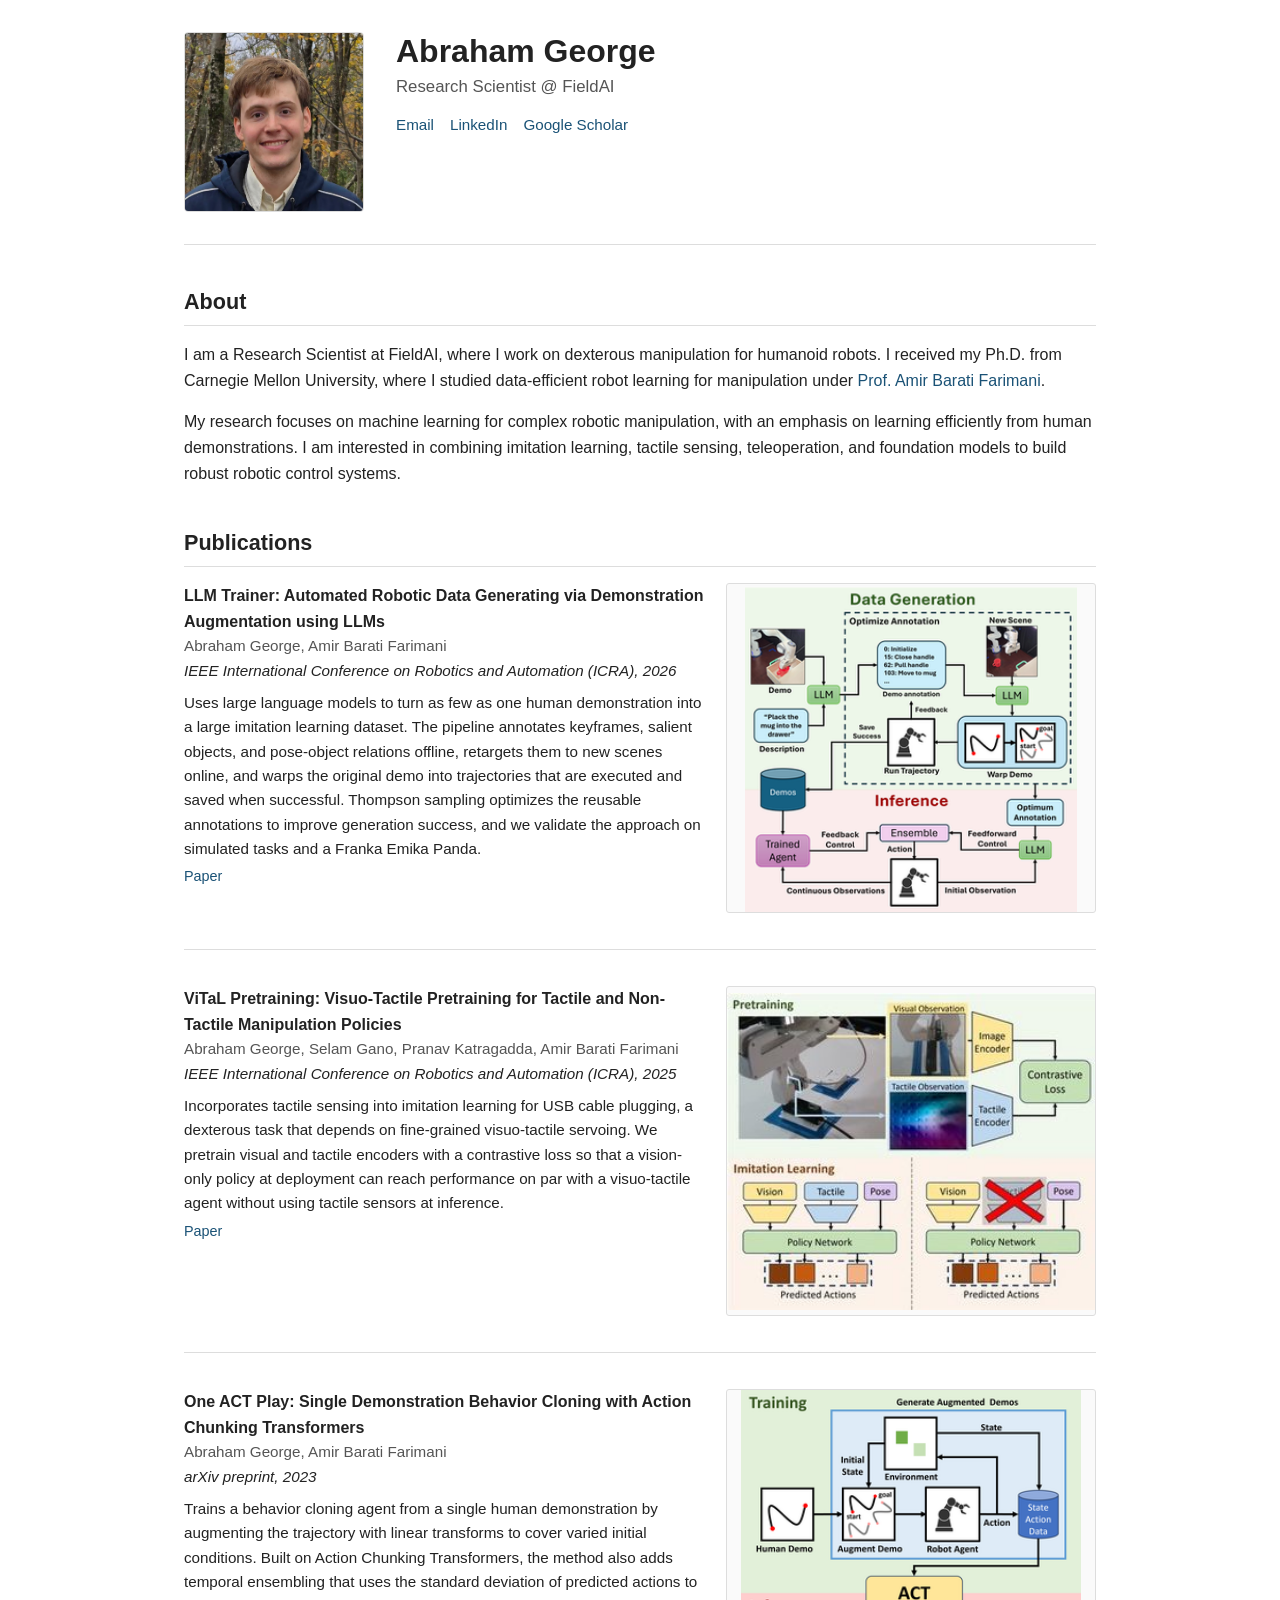
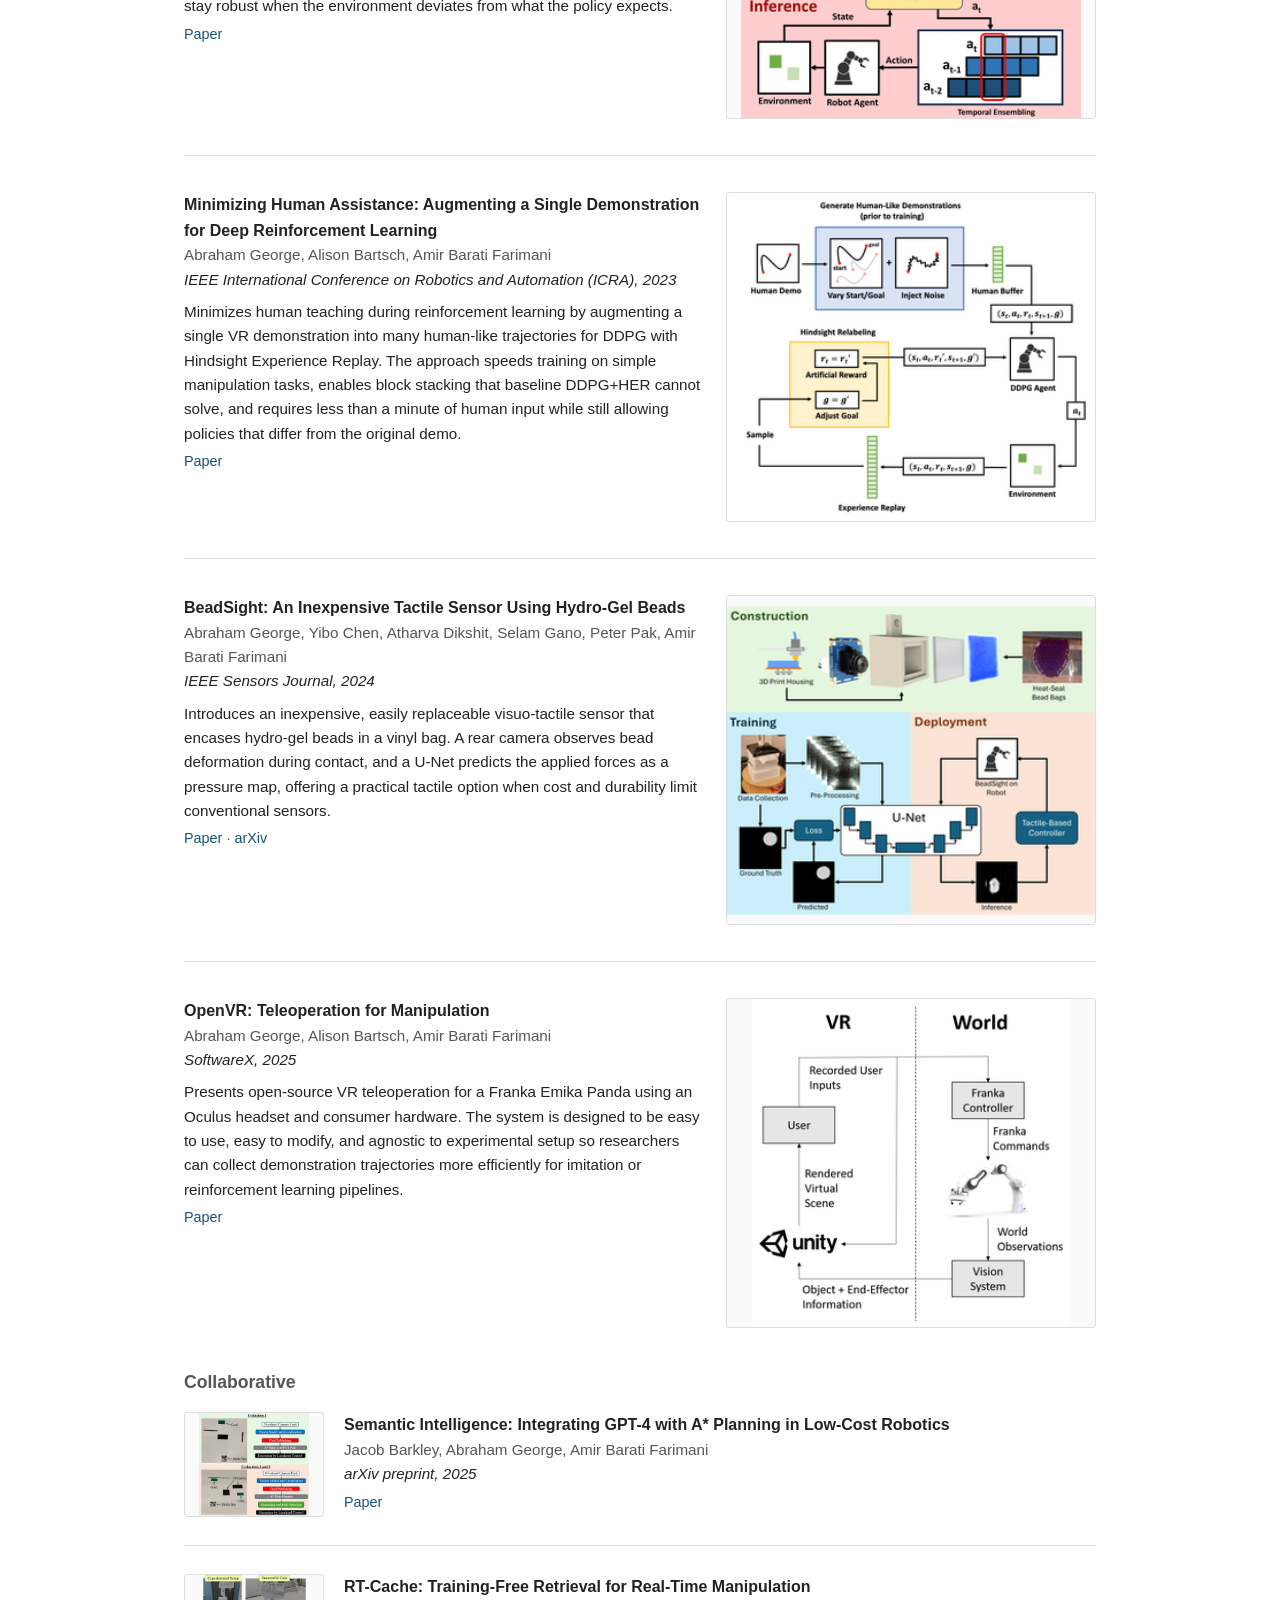
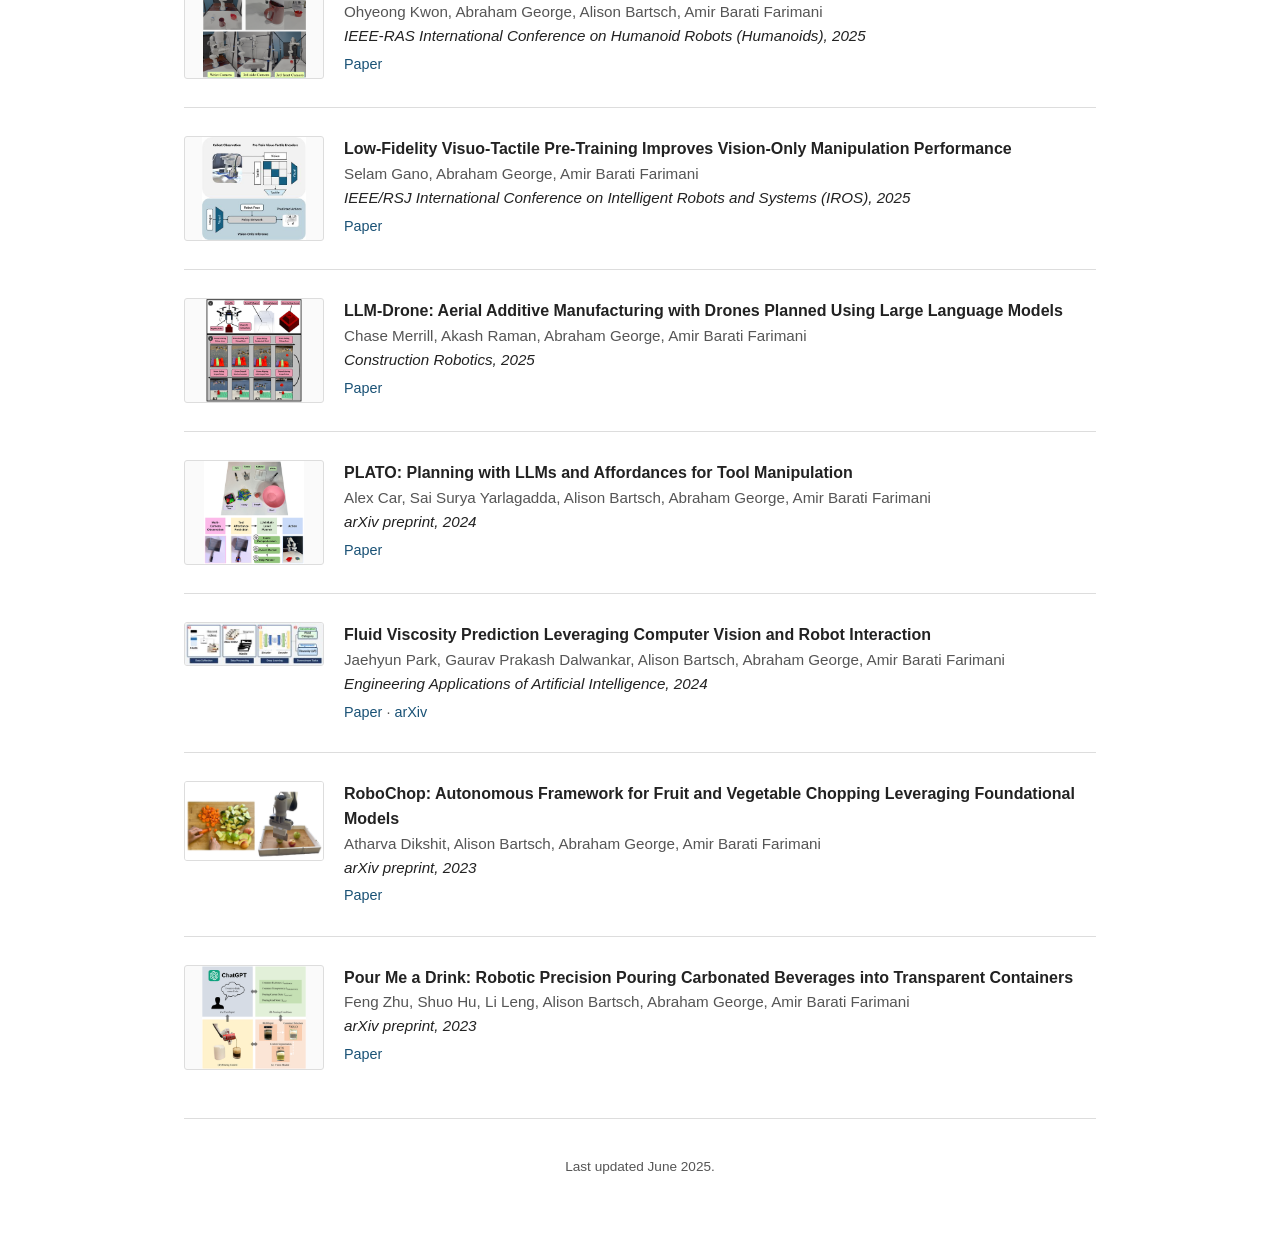
==== index.html @ 2cc4e88a "Add personal academic website" ====
<!DOCTYPE html>
<html lang="en">
<head>
  <meta charset="UTF-8">
  <meta name="viewport" content="width=device-width, initial-scale=1.0">
  <meta name="description" content="Abraham George, Research Scientist working on dexterous manipulation for humanoids.">
  <title>Abraham George</title>
  <link rel="stylesheet" href="css/style.css">
</head>
<body>
  <div class="container">
    <header class="profile">
      <img class="profile-photo" src="assets/profile.jpg" alt="Abraham George">
      <div class="profile-info">
        <h1>Abraham George</h1>
        <p class="title">Research Scientist @ FieldAI</p>
        <ul class="contact-links">
          <li><a href="mailto:abraham190137@gmail.com">Email</a></li>
          <li><a href="https://www.linkedin.com/in/abraham-george-897818184/">LinkedIn</a></li>
          <li><a href="https://scholar.google.com/citations?user=Bxt7N18AAAAJ&amp;hl=en">Google Scholar</a></li>
        </ul>
      </div>
    </header>

    <section id="about">
      <h2>About</h2>
      <p>
        I am a Research Scientist at FieldAI, where I work on dexterous manipulation for humanoid robots.
        I received my Ph.D. from Carnegie Mellon University, where I studied data-efficient robot learning for manipulation under
        <a href="https://www.cs.cmu.edu/~afariman/">Prof. Amir Barati Farimani</a>.
      </p>
      <p>
        My research focuses on machine learning for complex robotic manipulation, with an emphasis on
        learning efficiently from human demonstrations. I am interested in combining imitation learning,
        tactile sensing, teleoperation, and foundation models to build robust robotic control systems.
      </p>
    </section>

    <section id="publications">
      <h2>Publications</h2>

      <ul class="pub-list pub-list-first">
          <li class="pub-item pub-item-first">
            <a class="pub-thumb-link" href="https://arxiv.org/abs/2509.20070" target="_blank" rel="noopener noreferrer">
              <img class="pub-thumb pub-thumb-large" src="assets/papers/llm-trainer.png" alt="LLM Trainer overview figure">
            </a>
            <div class="pub-body">
              <div class="pub-title">LLM Trainer: Automated Robotic Data Generating via Demonstration Augmentation using LLMs</div>
              <div class="pub-authors">Abraham George, Amir Barati Farimani</div>
              <div class="pub-venue">IEEE International Conference on Robotics and Automation (ICRA), 2026</div>
              <p class="pub-desc">Uses large language models to turn as few as one human demonstration into a large imitation learning dataset. The pipeline annotates keyframes, salient objects, and pose-object relations offline, retargets them to new scenes online, and warps the original demo into trajectories that are executed and saved when successful. Thompson sampling optimizes the reusable annotations to improve generation success, and we validate the approach on simulated tasks and a Franka Emika Panda.</p>
              <div class="pub-links"><a href="https://arxiv.org/abs/2509.20070">Paper</a></div>
            </div>
          </li>
          <li class="pub-item pub-item-first">
            <a class="pub-thumb-link" href="https://arxiv.org/abs/2403.11898" target="_blank" rel="noopener noreferrer">
              <img class="pub-thumb pub-thumb-large" src="assets/papers/vital.jpg" alt="ViTaL pretraining figure">
            </a>
            <div class="pub-body">
              <div class="pub-title">ViTaL Pretraining: Visuo-Tactile Pretraining for Tactile and Non-Tactile Manipulation Policies</div>
              <div class="pub-authors">Abraham George, Selam Gano, Pranav Katragadda, Amir Barati Farimani</div>
              <div class="pub-venue">IEEE International Conference on Robotics and Automation (ICRA), 2025</div>
              <p class="pub-desc">Incorporates tactile sensing into imitation learning for USB cable plugging, a dexterous task that depends on fine-grained visuo-tactile servoing. We pretrain visual and tactile encoders with a contrastive loss so that a vision-only policy at deployment can reach performance on par with a visuo-tactile agent without using tactile sensors at inference.</p>
              <div class="pub-links"><a href="https://arxiv.org/abs/2403.11898">Paper</a></div>
            </div>
          </li>
          <li class="pub-item pub-item-first">
            <a class="pub-thumb-link" href="https://arxiv.org/abs/2309.10175" target="_blank" rel="noopener noreferrer">
              <img class="pub-thumb pub-thumb-large" src="assets/papers/one-act-play.png" alt="One ACT Play figure">
            </a>
            <div class="pub-body">
              <div class="pub-title">One ACT Play: Single Demonstration Behavior Cloning with Action Chunking Transformers</div>
              <div class="pub-authors">Abraham George, Amir Barati Farimani</div>
              <div class="pub-venue">arXiv preprint, 2023</div>
              <p class="pub-desc">Trains a behavior cloning agent from a single human demonstration by augmenting the trajectory with linear transforms to cover varied initial conditions. Built on Action Chunking Transformers, the method also adds temporal ensembling that uses the standard deviation of predicted actions to stay robust when the environment deviates from what the policy expects.</p>
              <div class="pub-links"><a href="https://arxiv.org/abs/2309.10175">Paper</a></div>
            </div>
          </li>
          <li class="pub-item pub-item-first">
            <a class="pub-thumb-link" href="https://arxiv.org/abs/2209.11275" target="_blank" rel="noopener noreferrer">
              <img class="pub-thumb pub-thumb-large" src="assets/papers/minimizing-assistance.png" alt="Minimizing Human Assistance figure">
            </a>
            <div class="pub-body">
              <div class="pub-title">Minimizing Human Assistance: Augmenting a Single Demonstration for Deep Reinforcement Learning</div>
              <div class="pub-authors">Abraham George, Alison Bartsch, Amir Barati Farimani</div>
              <div class="pub-venue">IEEE International Conference on Robotics and Automation (ICRA), 2023</div>
              <p class="pub-desc">Minimizes human teaching during reinforcement learning by augmenting a single VR demonstration into many human-like trajectories for DDPG with Hindsight Experience Replay. The approach speeds training on simple manipulation tasks, enables block stacking that baseline DDPG+HER cannot solve, and requires less than a minute of human input while still allowing policies that differ from the original demo.</p>
              <div class="pub-links"><a href="https://arxiv.org/abs/2209.11275">Paper</a></div>
            </div>
          </li>
          <li class="pub-item pub-item-first">
            <a class="pub-thumb-link" href="https://doi.org/10.1109/JSEN.2024.3471175" target="_blank" rel="noopener noreferrer">
              <img class="pub-thumb pub-thumb-large" src="assets/papers/beadsight.png" alt="BeadSight sensor figure">
            </a>
            <div class="pub-body">
              <div class="pub-title">BeadSight: An Inexpensive Tactile Sensor Using Hydro-Gel Beads</div>
              <div class="pub-authors">Abraham George, Yibo Chen, Atharva Dikshit, Selam Gano, Peter Pak, Amir Barati Farimani</div>
              <div class="pub-venue">IEEE Sensors Journal, 2024</div>
              <p class="pub-desc">Introduces an inexpensive, easily replaceable visuo-tactile sensor that encases hydro-gel beads in a vinyl bag. A rear camera observes bead deformation during contact, and a U-Net predicts the applied forces as a pressure map, offering a practical tactile option when cost and durability limit conventional sensors.</p>
              <div class="pub-links">
                <a href="https://doi.org/10.1109/JSEN.2024.3471175">Paper</a>
                <a href="https://arxiv.org/abs/2405.13204">arXiv</a>
              </div>
            </div>
          </li>
          <li class="pub-item pub-item-first">
            <a class="pub-thumb-link" href="https://doi.org/10.1016/j.softx.2025.102054" target="_blank" rel="noopener noreferrer">
              <img class="pub-thumb pub-thumb-large" src="assets/papers/openvr.png" alt="OpenVR teleoperation figure">
            </a>
            <div class="pub-body">
              <div class="pub-title">OpenVR: Teleoperation for Manipulation</div>
              <div class="pub-authors">Abraham George, Alison Bartsch, Amir Barati Farimani</div>
              <div class="pub-venue">SoftwareX, 2025</div>
              <p class="pub-desc">Presents open-source VR teleoperation for a Franka Emika Panda using an Oculus headset and consumer hardware. The system is designed to be easy to use, easy to modify, and agnostic to experimental setup so researchers can collect demonstration trajectories more efficiently for imitation or reinforcement learning pipelines.</p>
              <div class="pub-links"><a href="https://doi.org/10.1016/j.softx.2025.102054">Paper</a></div>
            </div>
          </li>
      </ul>

      <h3 class="pub-subsection">Collaborative</h3>
      <ul class="pub-list">
          <li class="pub-item">
            <a class="pub-thumb-link" href="https://arxiv.org/abs/2505.01931" target="_blank" rel="noopener noreferrer">
              <img class="pub-thumb" src="assets/papers/semantic-intelligence.png" alt="Semantic Intelligence figure">
            </a>
            <div class="pub-body">
              <div class="pub-title">Semantic Intelligence: Integrating GPT-4 with A* Planning in Low-Cost Robotics</div>
              <div class="pub-authors">Jacob Barkley, Abraham George, Amir Barati Farimani</div>
              <div class="pub-venue">arXiv preprint, 2025</div>
              <div class="pub-links"><a href="https://arxiv.org/abs/2505.01931">Paper</a></div>
            </div>
          </li>
          <li class="pub-item">
            <a class="pub-thumb-link" href="https://arxiv.org/abs/2505.09040" target="_blank" rel="noopener noreferrer">
              <img class="pub-thumb" src="assets/papers/rt-cache.png" alt="RT-Cache figure">
            </a>
            <div class="pub-body">
              <div class="pub-title">RT-Cache: Training-Free Retrieval for Real-Time Manipulation</div>
              <div class="pub-authors">Ohyeong Kwon, Abraham George, Alison Bartsch, Amir Barati Farimani</div>
              <div class="pub-venue">IEEE-RAS International Conference on Humanoid Robots (Humanoids), 2025</div>
              <div class="pub-links"><a href="https://arxiv.org/abs/2505.09040">Paper</a></div>
            </div>
          </li>
          <li class="pub-item">
            <a class="pub-thumb-link" href="https://arxiv.org/abs/2406.15639" target="_blank" rel="noopener noreferrer">
              <img class="pub-thumb" src="assets/papers/low-fidelity-vt.jpg" alt="Low-fidelity visuo-tactile pretraining figure">
            </a>
            <div class="pub-body">
              <div class="pub-title">Low-Fidelity Visuo-Tactile Pre-Training Improves Vision-Only Manipulation Performance</div>
              <div class="pub-authors">Selam Gano, Abraham George, Amir Barati Farimani</div>
              <div class="pub-venue">IEEE/RSJ International Conference on Intelligent Robots and Systems (IROS), 2025</div>
              <div class="pub-links"><a href="https://arxiv.org/abs/2406.15639">Paper</a></div>
            </div>
          </li>
          <li class="pub-item">
            <a class="pub-thumb-link" href="https://arxiv.org/abs/2503.17566" target="_blank" rel="noopener noreferrer">
              <img class="pub-thumb" src="assets/papers/llm-drone.png" alt="LLM-Drone figure">
            </a>
            <div class="pub-body">
              <div class="pub-title">LLM-Drone: Aerial Additive Manufacturing with Drones Planned Using Large Language Models</div>
              <div class="pub-authors">Chase Merrill, Akash Raman, Abraham George, Amir Barati Farimani</div>
              <div class="pub-venue">Construction Robotics, 2025</div>
              <div class="pub-links"><a href="https://arxiv.org/abs/2503.17566">Paper</a></div>
            </div>
          </li>
          <li class="pub-item">
            <a class="pub-thumb-link" href="https://arxiv.org/abs/2409.11580" target="_blank" rel="noopener noreferrer">
              <img class="pub-thumb" src="assets/papers/plato.png" alt="PLATO figure">
            </a>
            <div class="pub-body">
              <div class="pub-title">PLATO: Planning with LLMs and Affordances for Tool Manipulation</div>
              <div class="pub-authors">Alex Car, Sai Surya Yarlagadda, Alison Bartsch, Abraham George, Amir Barati Farimani</div>
              <div class="pub-venue">arXiv preprint, 2024</div>
              <div class="pub-links"><a href="https://arxiv.org/abs/2409.11580">Paper</a></div>
            </div>
          </li>
          <li class="pub-item">
            <a class="pub-thumb-link" href="https://doi.org/10.1016/j.engappai.2024.108603" target="_blank" rel="noopener noreferrer">
              <img class="pub-thumb" src="assets/papers/fluid-viscosity.jpg" alt="Fluid viscosity prediction figure">
            </a>
            <div class="pub-body">
              <div class="pub-title">Fluid Viscosity Prediction Leveraging Computer Vision and Robot Interaction</div>
              <div class="pub-authors">Jaehyun Park, Gaurav Prakash Dalwankar, Alison Bartsch, Abraham George, Amir Barati Farimani</div>
              <div class="pub-venue">Engineering Applications of Artificial Intelligence, 2024</div>
              <div class="pub-links">
                <a href="https://doi.org/10.1016/j.engappai.2024.108603">Paper</a>
                <a href="https://arxiv.org/abs/2308.02715">arXiv</a>
              </div>
            </div>
          </li>
          <li class="pub-item">
            <a class="pub-thumb-link" href="https://arxiv.org/abs/2307.13159" target="_blank" rel="noopener noreferrer">
              <img class="pub-thumb" src="assets/papers/robochop.png" alt="RoboChop figure">
            </a>
            <div class="pub-body">
              <div class="pub-title">RoboChop: Autonomous Framework for Fruit and Vegetable Chopping Leveraging Foundational Models</div>
              <div class="pub-authors">Atharva Dikshit, Alison Bartsch, Abraham George, Amir Barati Farimani</div>
              <div class="pub-venue">arXiv preprint, 2023</div>
              <div class="pub-links"><a href="https://arxiv.org/abs/2307.13159">Paper</a></div>
            </div>
          </li>
          <li class="pub-item">
            <a class="pub-thumb-link" href="https://arxiv.org/abs/2309.08892" target="_blank" rel="noopener noreferrer">
              <img class="pub-thumb" src="assets/papers/pour-drink.png" alt="Pour me a drink figure">
            </a>
            <div class="pub-body">
              <div class="pub-title">Pour Me a Drink: Robotic Precision Pouring Carbonated Beverages into Transparent Containers</div>
              <div class="pub-authors">Feng Zhu, Shuo Hu, Li Leng, Alison Bartsch, Abraham George, Amir Barati Farimani</div>
              <div class="pub-venue">arXiv preprint, 2023</div>
              <div class="pub-links"><a href="https://arxiv.org/abs/2309.08892">Paper</a></div>
            </div>
          </li>
      </ul>
    </section>

    <footer>
      <p>Last updated June 2025.</p>
    </footer>
  </div>
</body>
</html>
---- css/style.css ----
*,
*::before,
*::after {
  box-sizing: border-box;
}

:root {
  --text: #222;
  --muted: #555;
  --link: #1a5276;
  --border: #ddd;
  --bg: #fff;
  --section-gap: 2.5rem;
}

html {
  font-size: 16px;
  scroll-behavior: smooth;
}

body {
  margin: 0;
  font-family: -apple-system, BlinkMacSystemFont, "Segoe UI", Roboto, Helvetica, Arial, sans-serif;
  line-height: 1.6;
  color: var(--text);
  background: var(--bg);
}

a {
  color: var(--link);
  text-decoration: none;
}

a:hover {
  text-decoration: underline;
}

.container {
  max-width: 960px;
  margin: 0 auto;
  padding: 2rem 1.5rem 4rem;
}

header.profile {
  display: flex;
  gap: 2rem;
  align-items: flex-start;
  margin-bottom: var(--section-gap);
  padding-bottom: 2rem;
  border-bottom: 1px solid var(--border);
}

.profile-photo {
  flex-shrink: 0;
  width: 180px;
  height: 180px;
  object-fit: cover;
  border-radius: 4px;
  border: 1px solid var(--border);
}

.profile-info h1 {
  margin: 0 0 0.25rem;
  font-size: 2rem;
  font-weight: 600;
  line-height: 1.2;
}

.profile-info .title {
  margin: 0 0 0.75rem;
  font-size: 1.05rem;
  color: var(--muted);
}

.profile-info .affiliation {
  margin: 0 0 1rem;
  font-size: 1rem;
}

.contact-links {
  margin: 0;
  padding: 0;
  list-style: none;
  display: flex;
  flex-wrap: wrap;
  gap: 0.35rem 1rem;
  font-size: 0.95rem;
}

section {
  margin-bottom: var(--section-gap);
}

section h2 {
  margin: 0 0 1rem;
  font-size: 1.35rem;
  font-weight: 600;
  padding-bottom: 0.35rem;
  border-bottom: 1px solid var(--border);
}

section p {
  margin: 0 0 1rem;
}

.pub-list {
  list-style: none;
  margin: 0;
  padding: 0;
}

.pub-item {
  display: flex;
  gap: 1.25rem;
  align-items: flex-start;
  margin-bottom: 1.75rem;
  padding-bottom: 1.75rem;
  border-bottom: 1px solid var(--border);
}

.pub-item:last-child {
  margin-bottom: 0;
  padding-bottom: 0;
  border-bottom: none;
}

.pub-thumb-link {
  flex-shrink: 0;
  display: block;
  line-height: 0;
}

.pub-thumb-link:hover {
  opacity: 0.88;
}

.pub-thumb-link:hover .pub-thumb {
  border-color: var(--link);
}

.pub-thumb {
  display: block;
  width: 140px;
  height: auto;
  max-height: 105px;
  object-fit: contain;
  border: 1px solid var(--border);
  border-radius: 3px;
  background: #fafafa;
}

.pub-list-first .pub-thumb-link {
  width: 370px;
  height: 330px;
  border: 1px solid var(--border);
  border-radius: 3px;
  background: #fafafa;
}

.pub-list-first .pub-thumb-link:hover {
  border-color: var(--link);
}

.pub-thumb-large {
  width: 100%;
  height: 100%;
  max-height: none;
  border: none;
  background: transparent;
  object-fit: contain;
}

.pub-list-first {
  margin-bottom: 2.5rem;
}

.pub-item-first {
  flex-direction: row-reverse;
  margin-bottom: 2.25rem;
  padding-bottom: 2.25rem;
}

.pub-subsection {
  margin: 0 0 1rem;
  font-size: 1.1rem;
  font-weight: 600;
  color: var(--muted);
}

.pub-body {
  flex: 1;
  min-width: 0;
}

.pub-title {
  font-weight: 600;
}

.pub-authors {
  color: var(--muted);
  font-size: 0.95rem;
}

.pub-venue {
  font-size: 0.95rem;
  font-style: italic;
}

.pub-desc {
  margin: 0.5rem 0 0;
  font-size: 0.95rem;
  color: var(--text);
}

.pub-links {
  margin-top: 0.25rem;
  font-size: 0.9rem;
}

.pub-links a + a::before {
  content: " · ";
  color: var(--muted);
  text-decoration: none;
}

footer {
  margin-top: 3rem;
  padding-top: 1.5rem;
  border-top: 1px solid var(--border);
  font-size: 0.85rem;
  color: var(--muted);
  text-align: center;
}

@media (max-width: 600px) {
  header.profile {
    flex-direction: column;
    align-items: center;
    text-align: center;
  }

  .contact-links {
    justify-content: center;
  }

  .pub-item {
    flex-direction: column;
  }

  .pub-item-first {
    flex-direction: column-reverse;
  }

  .pub-thumb {
    width: 100%;
    max-height: 140px;
  }

  .pub-list-first .pub-thumb-link {
    width: 100%;
    height: auto;
    aspect-ratio: 37 / 33;
  }

  .pub-thumb-large {
    width: 100%;
    height: 100%;
  }
}
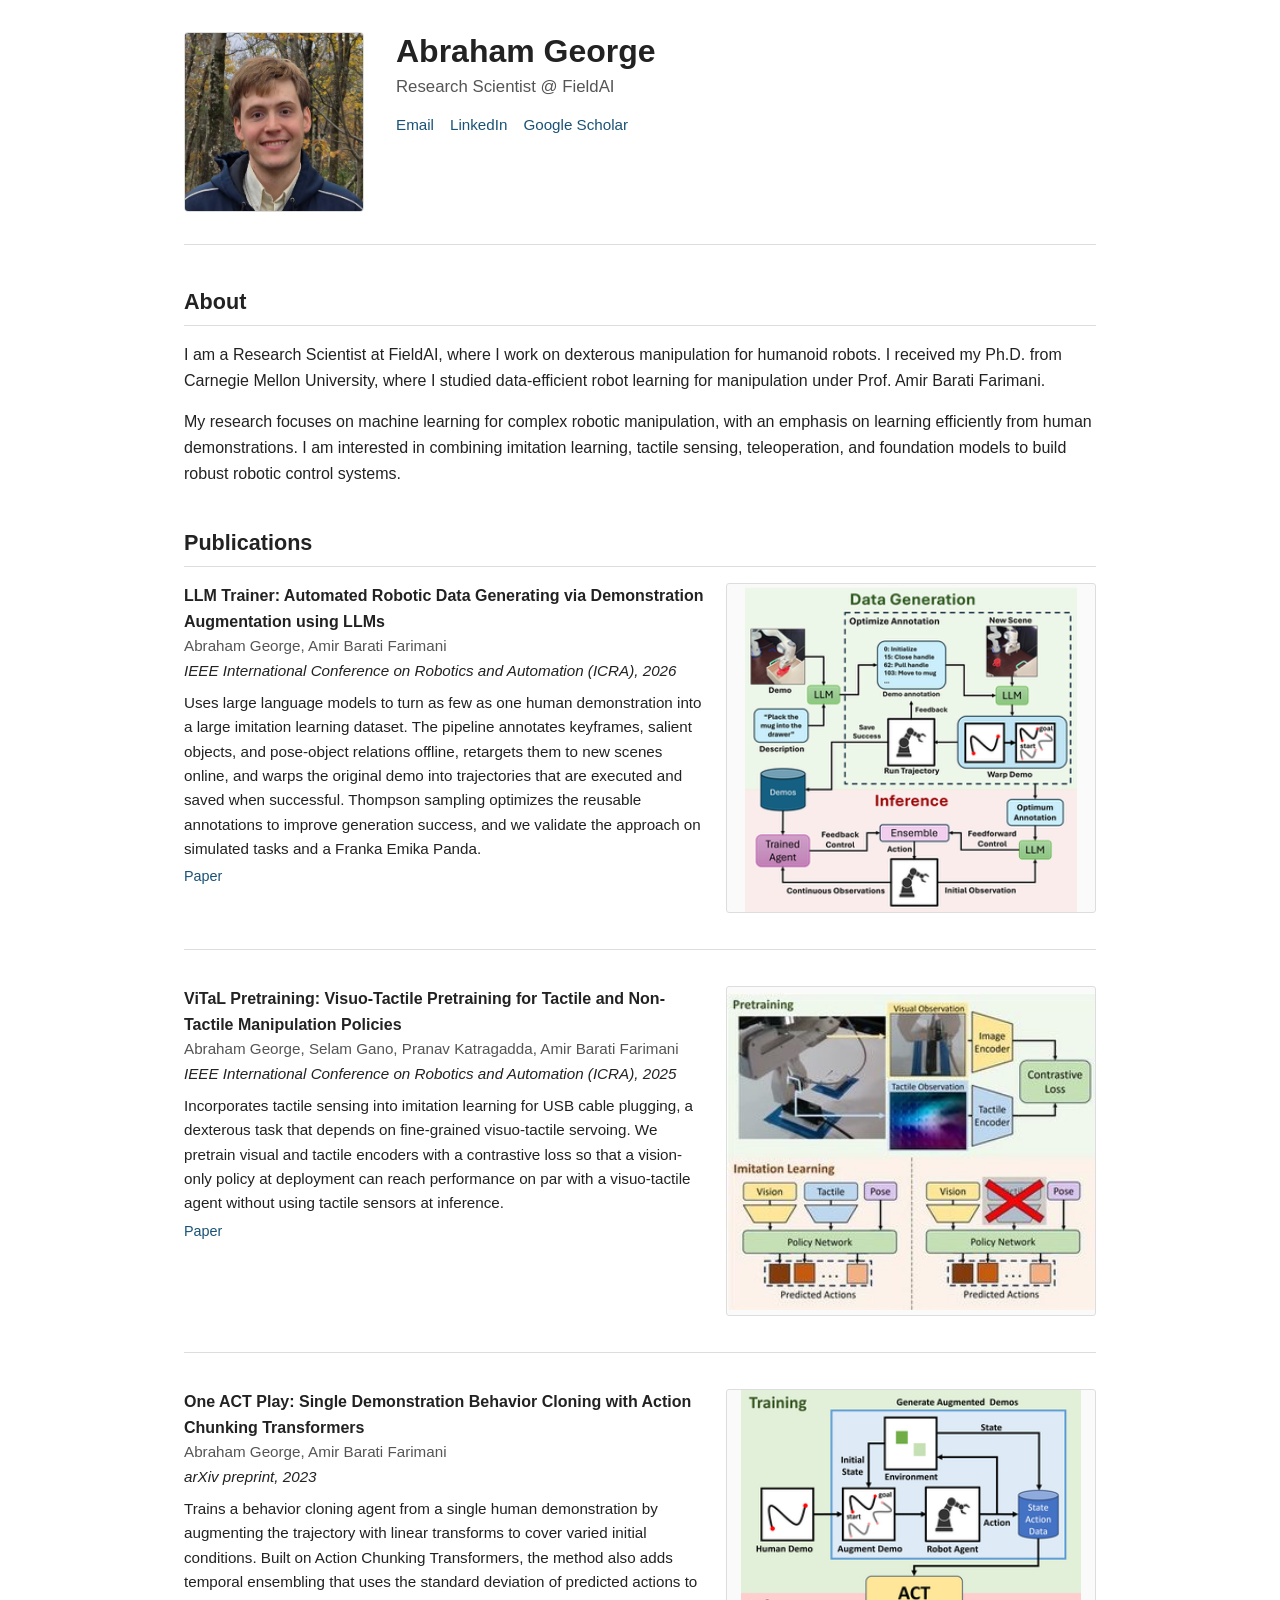
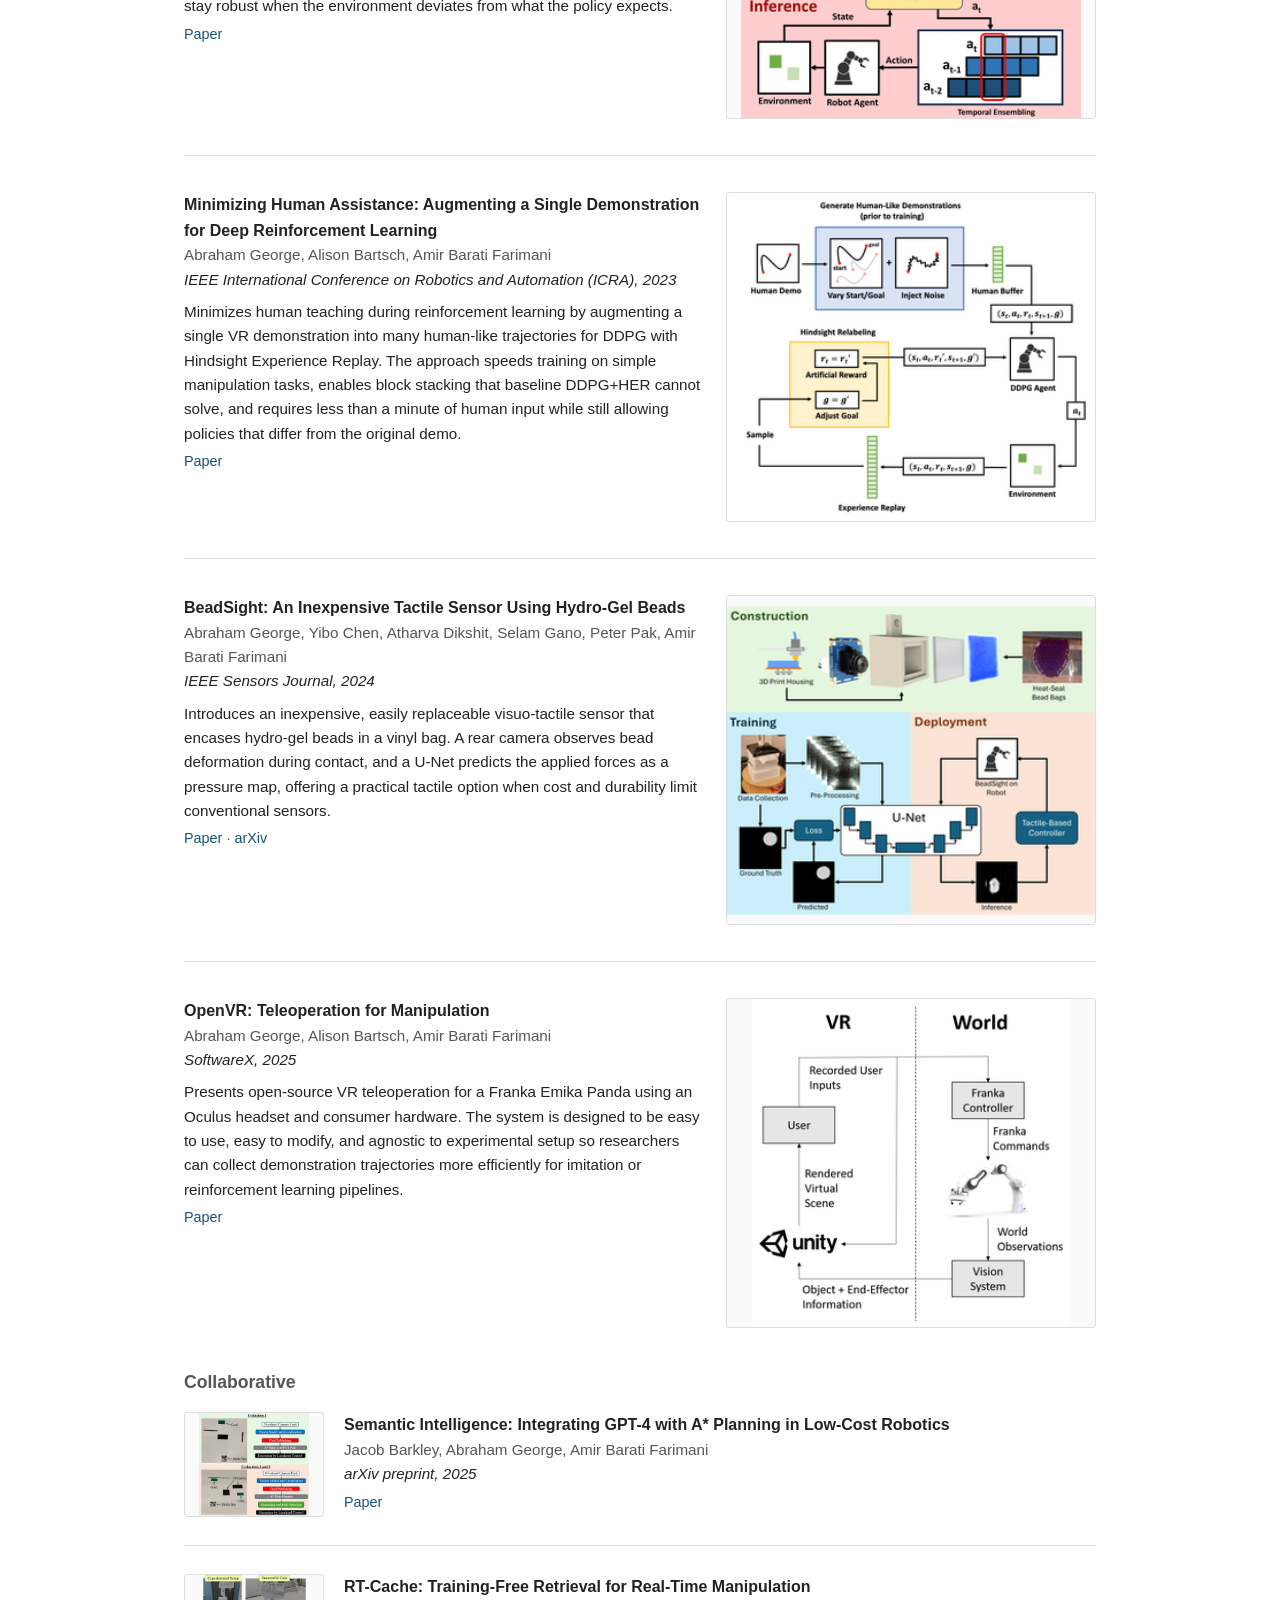
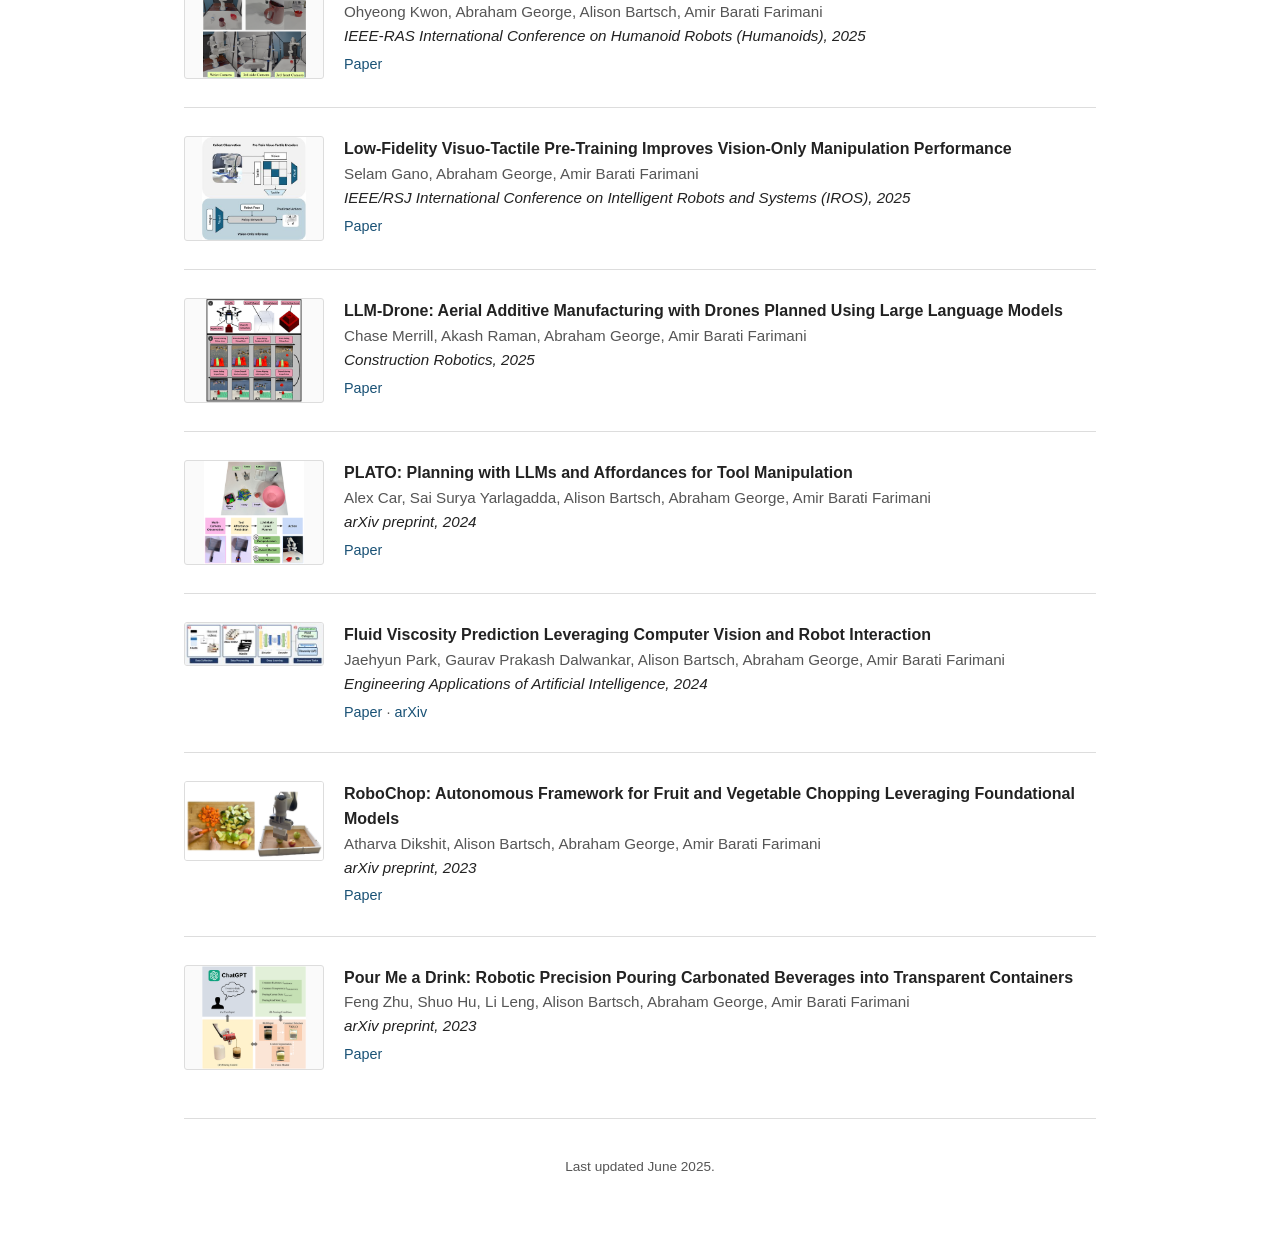
==== commit 277ae50b: "fixed hyperlink" ====
--- a/index.html
+++ b/index.html
@@ -27,7 +27,7 @@
       <p>
         I am a Research Scientist at FieldAI, where I work on dexterous manipulation for humanoid robots.
         I received my Ph.D. from Carnegie Mellon University, where I studied data-efficient robot learning for manipulation under
-        <a href="https://www.cs.cmu.edu/~afariman/">Prof. Amir Barati Farimani</a>.
+        Prof. Amir Barati Farimani.
       </p>
       <p>
         My research focuses on machine learning for complex robotic manipulation, with an emphasis on
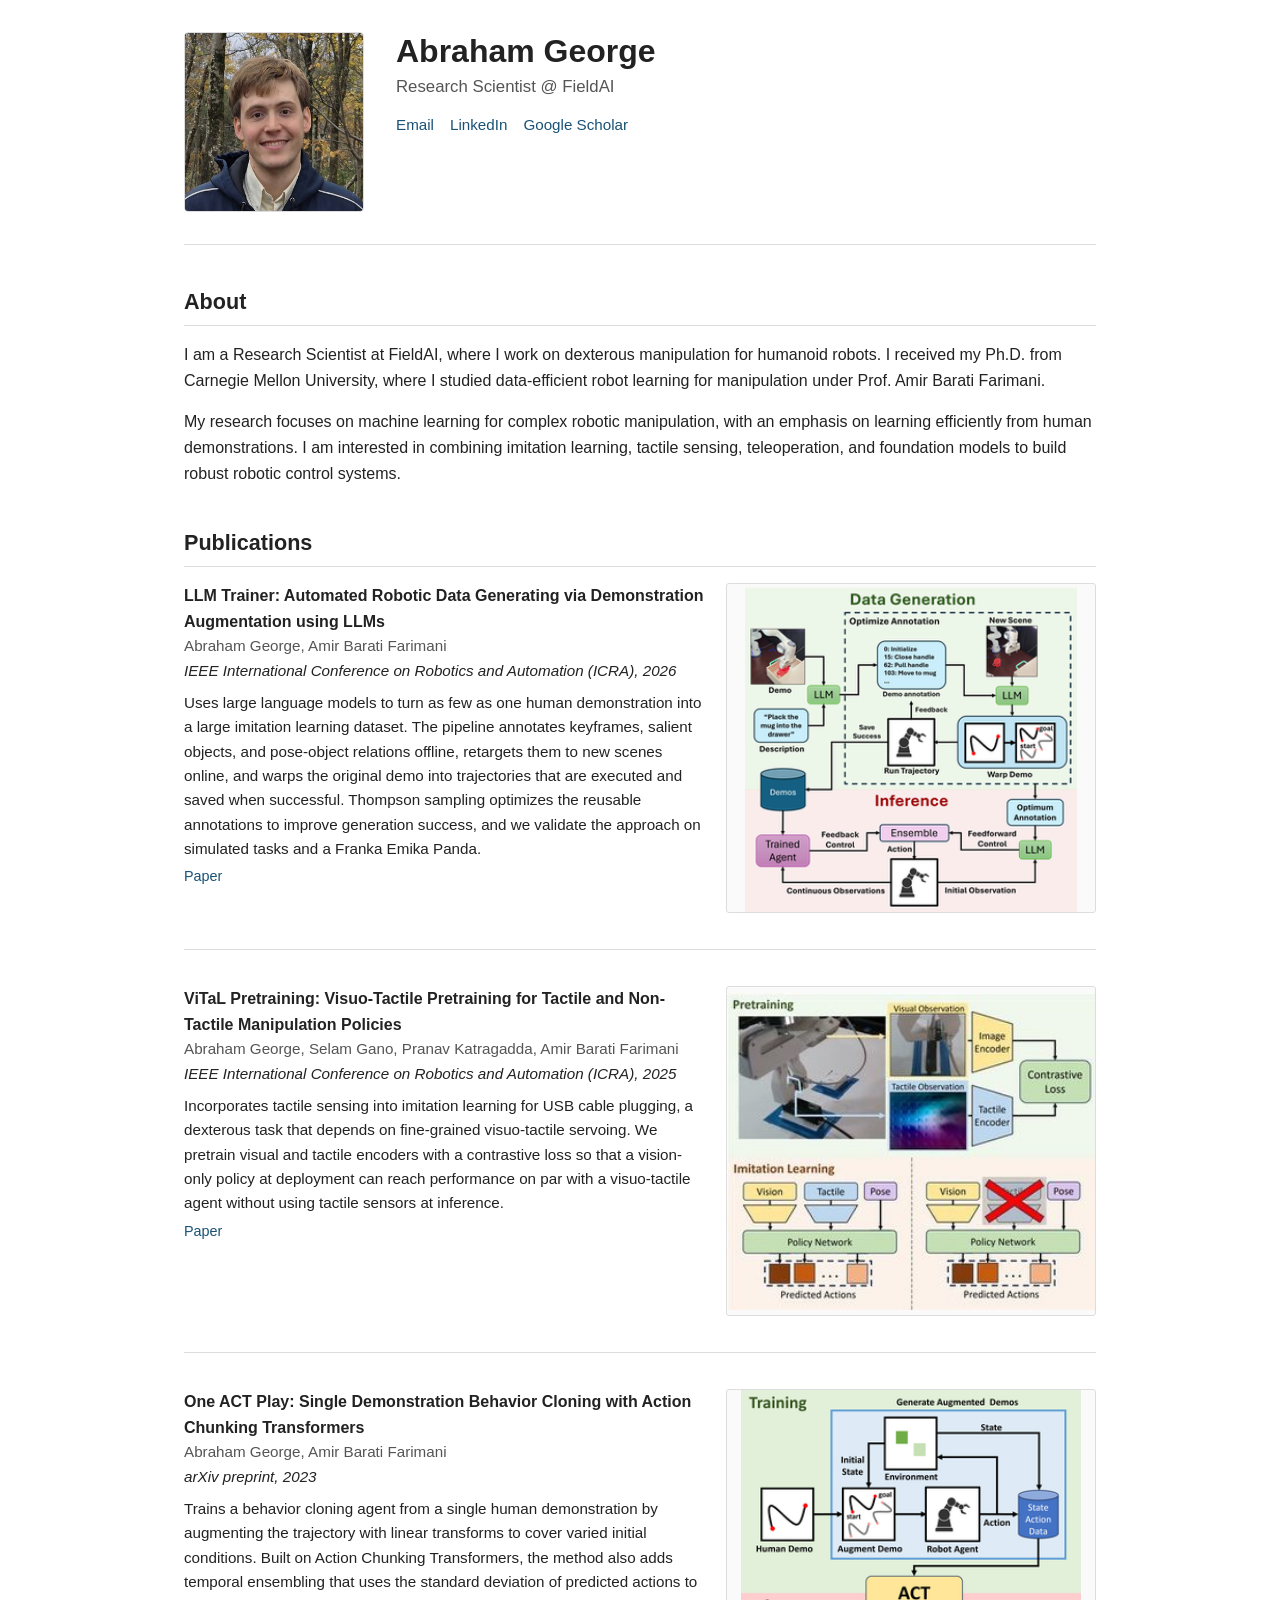
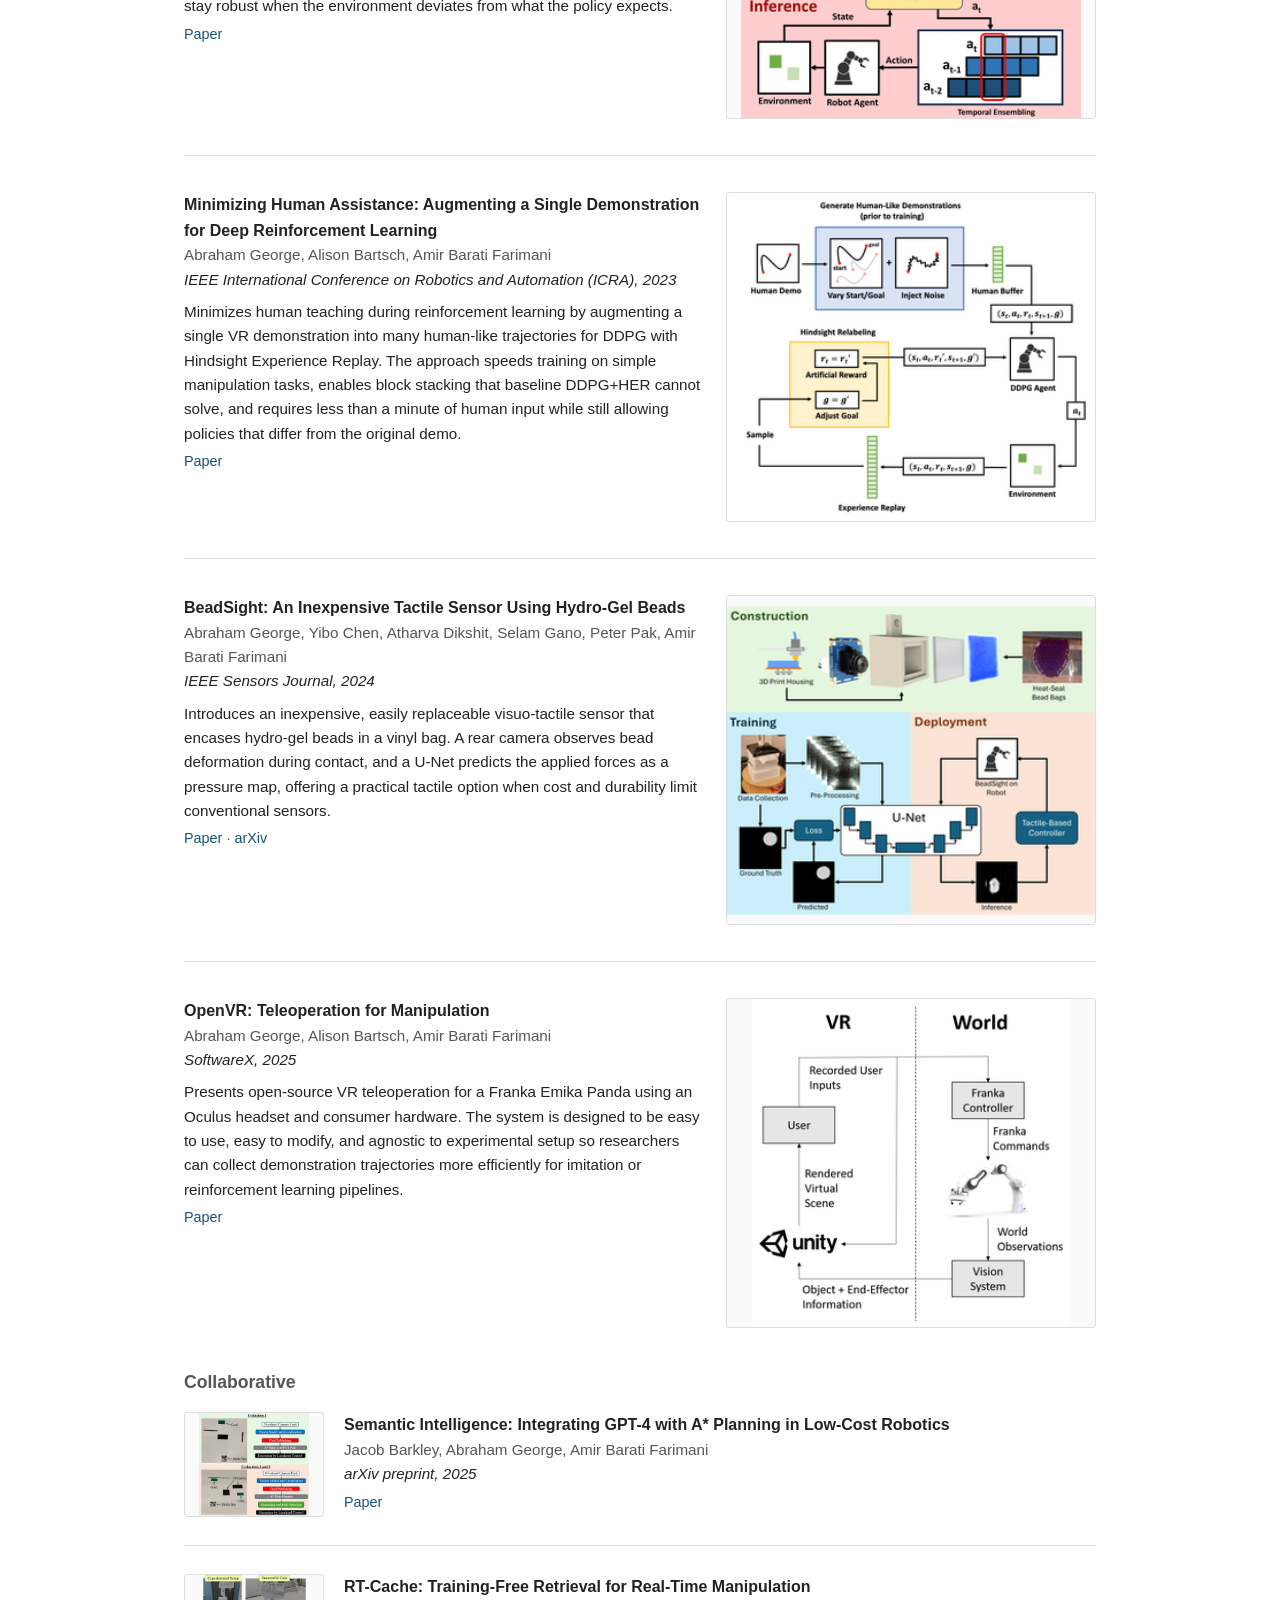
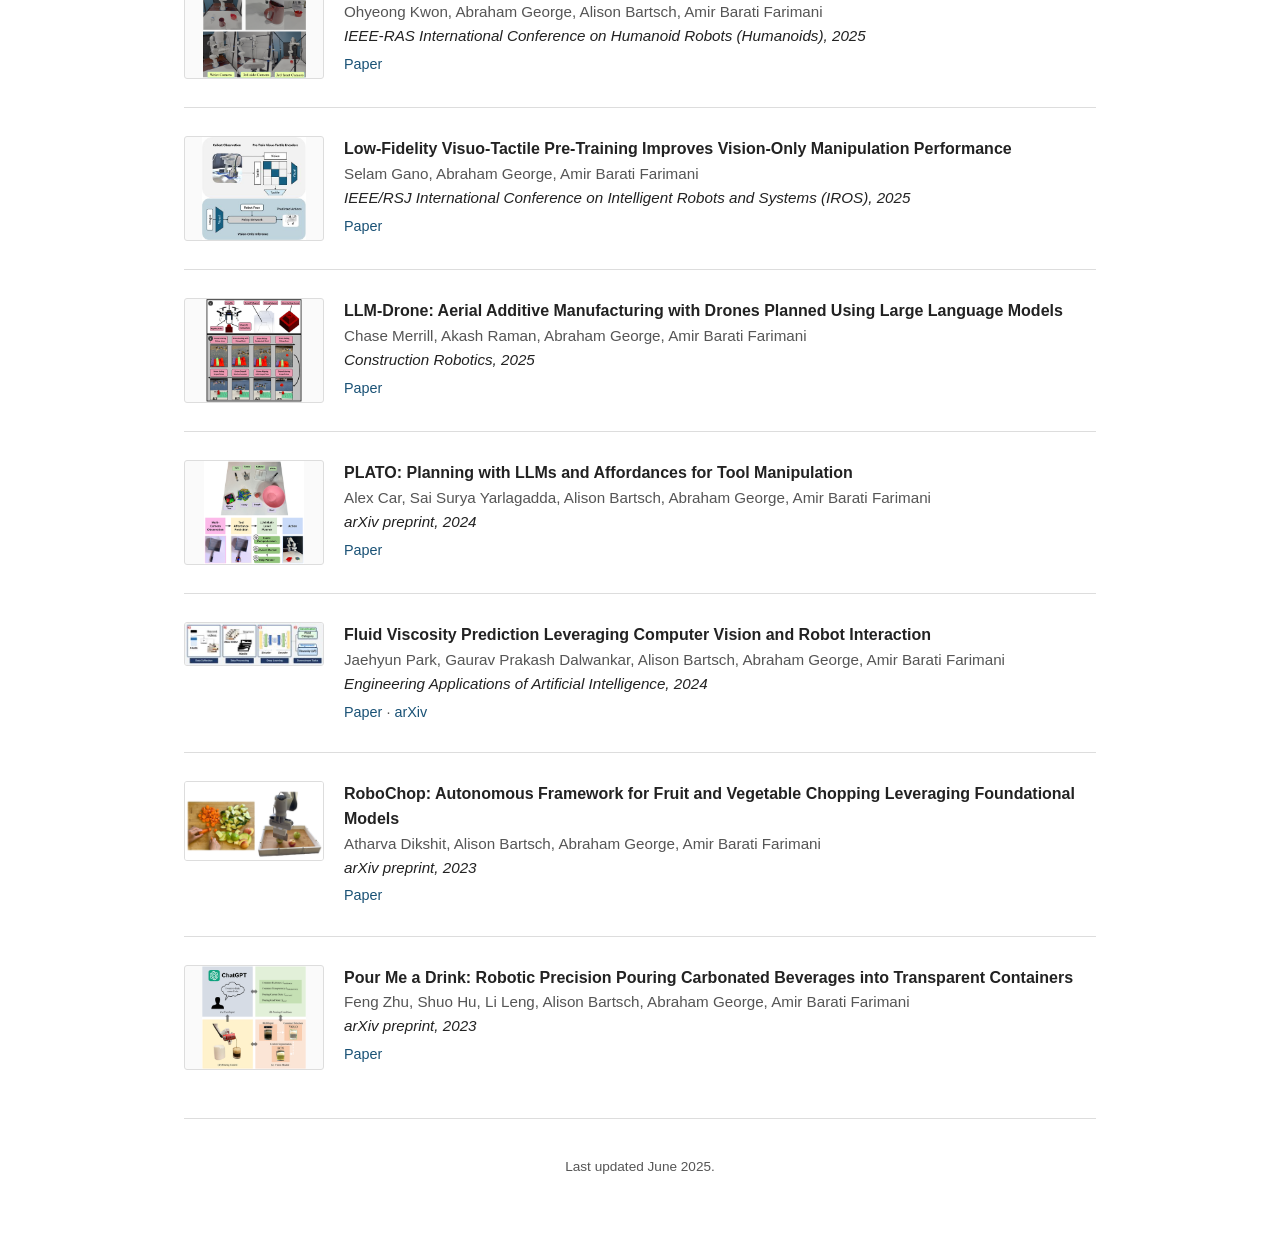
==== commit aeb3c671: "mobile friendly" ====
--- a/index.html
+++ b/index.html
@@ -10,7 +10,7 @@
 <body>
   <div class="container">
     <header class="profile">
-      <img class="profile-photo" src="assets/profile.jpg" alt="Abraham George">
+      <img class="profile-photo" src="assets/profile.jpg" alt="Abraham George" width="327" height="360" decoding="async">
       <div class="profile-info">
         <h1>Abraham George</h1>
         <p class="title">Research Scientist @ FieldAI</p>
--- a/css/style.css
+++ b/css/style.css
@@ -251,7 +251,7 @@
     flex-direction: column-reverse;
   }
 
-  .pub-thumb {
+  .pub-item:not(.pub-item-first) .pub-thumb {
     width: 100%;
     max-height: 140px;
   }
@@ -259,11 +259,12 @@
   .pub-list-first .pub-thumb-link {
     width: 100%;
     height: auto;
-    aspect-ratio: 37 / 33;
-  }
-
-  .pub-thumb-large {
+    aspect-ratio: auto;
+  }
+
+  .pub-list-first .pub-thumb-large {
     width: 100%;
-    height: 100%;
-  }
-}
+    height: auto;
+    max-height: none;
+  }
+}
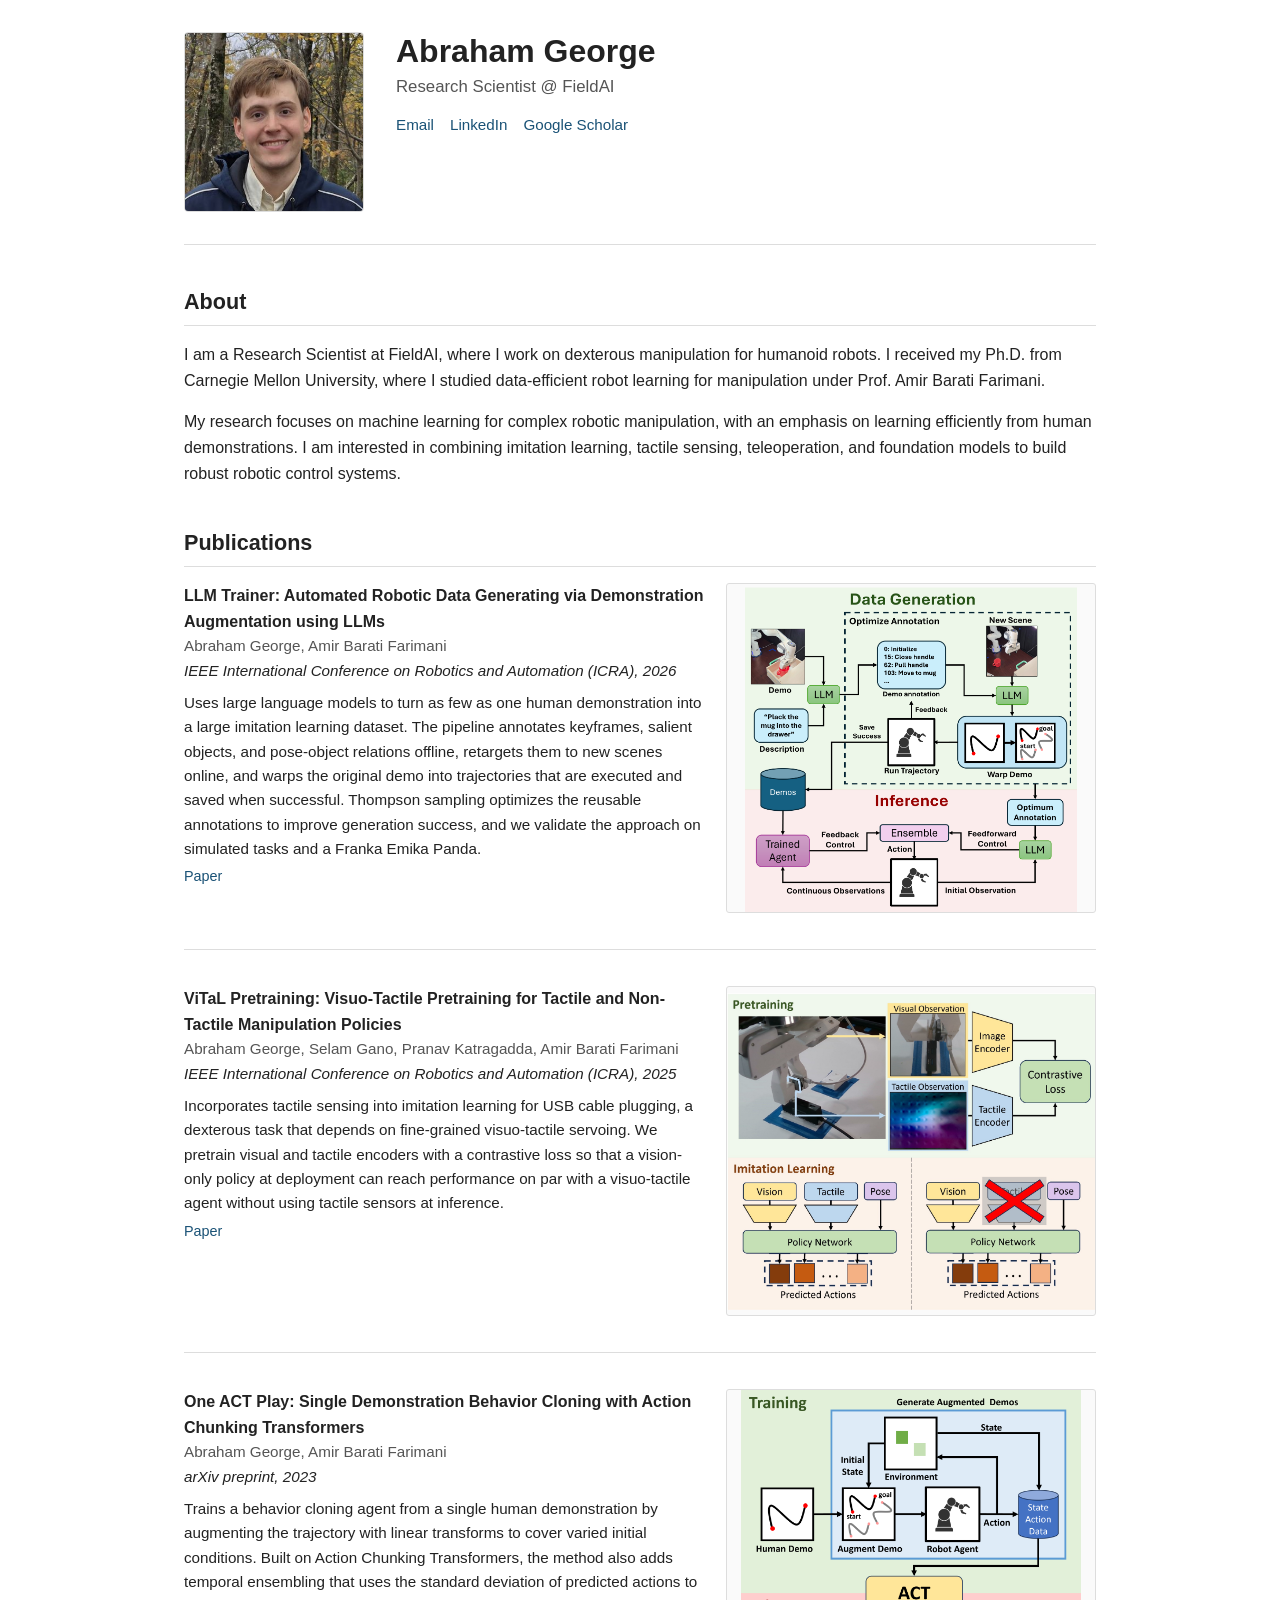
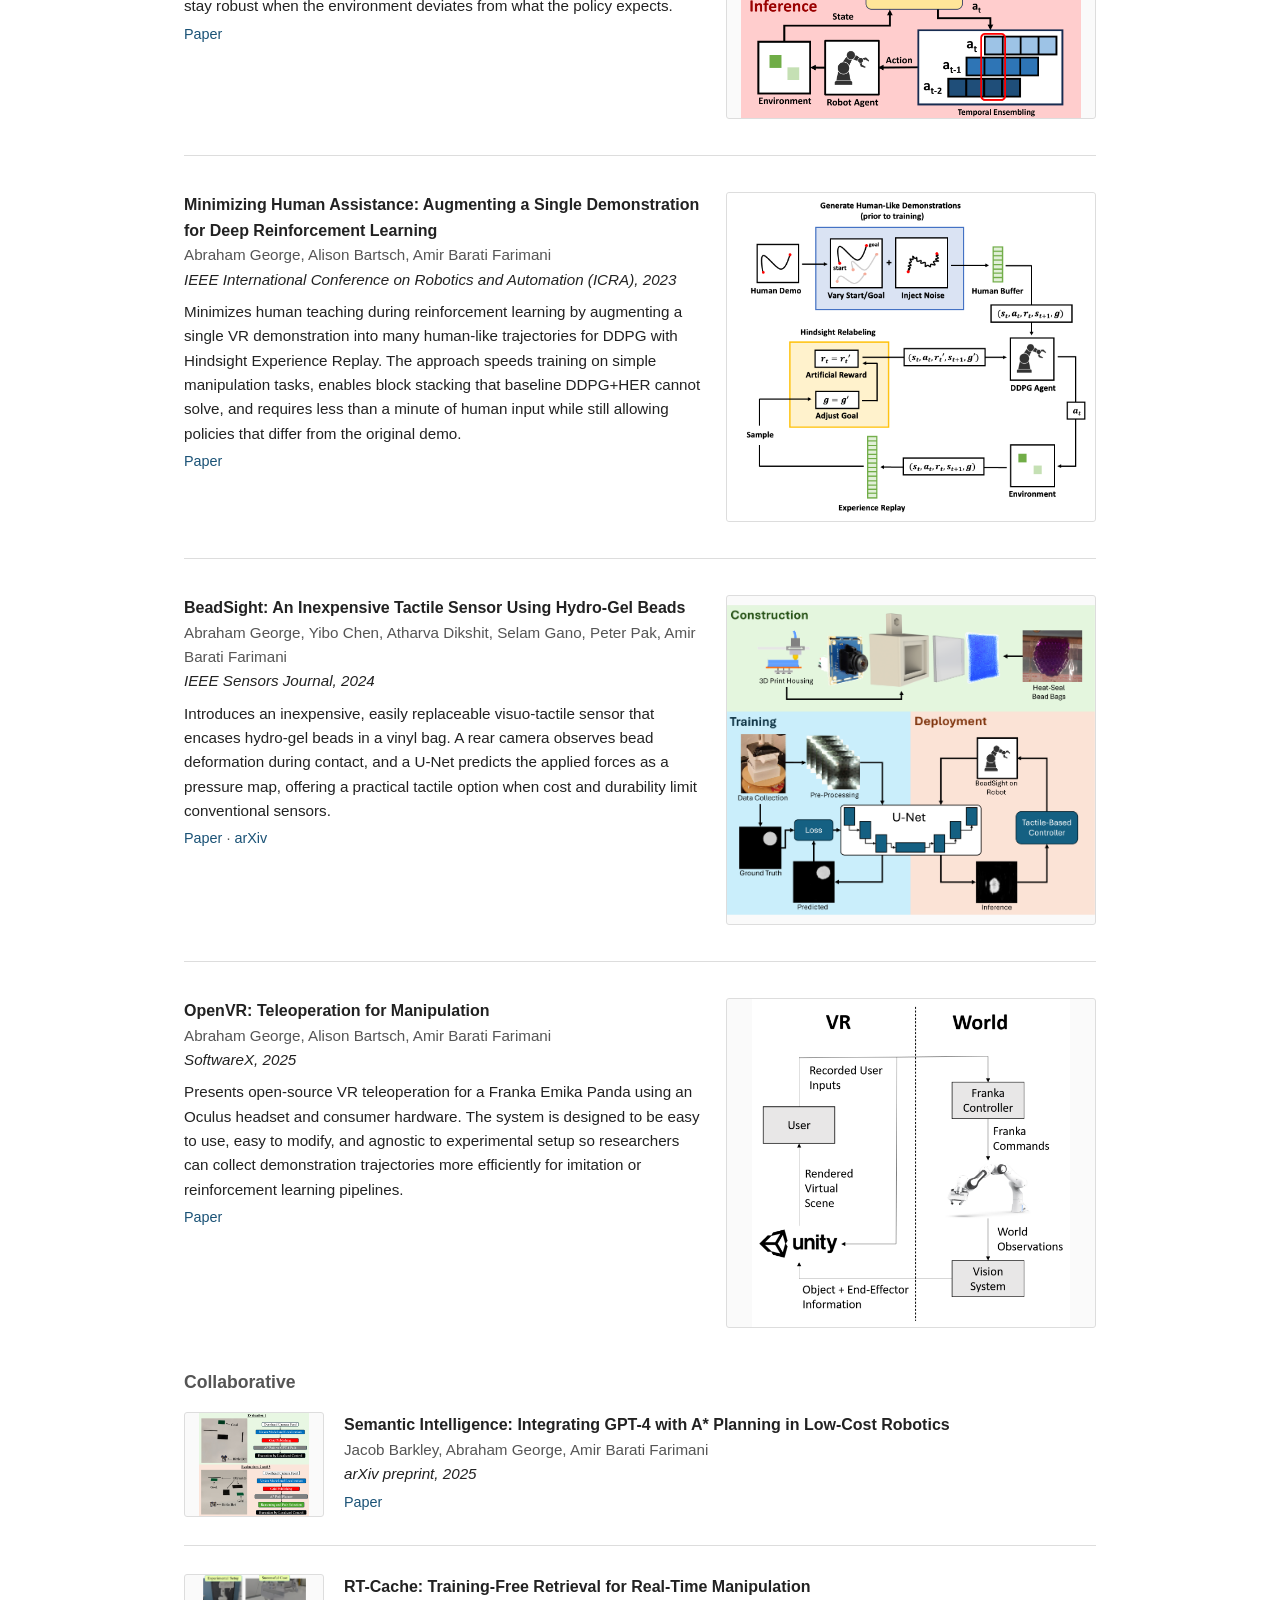
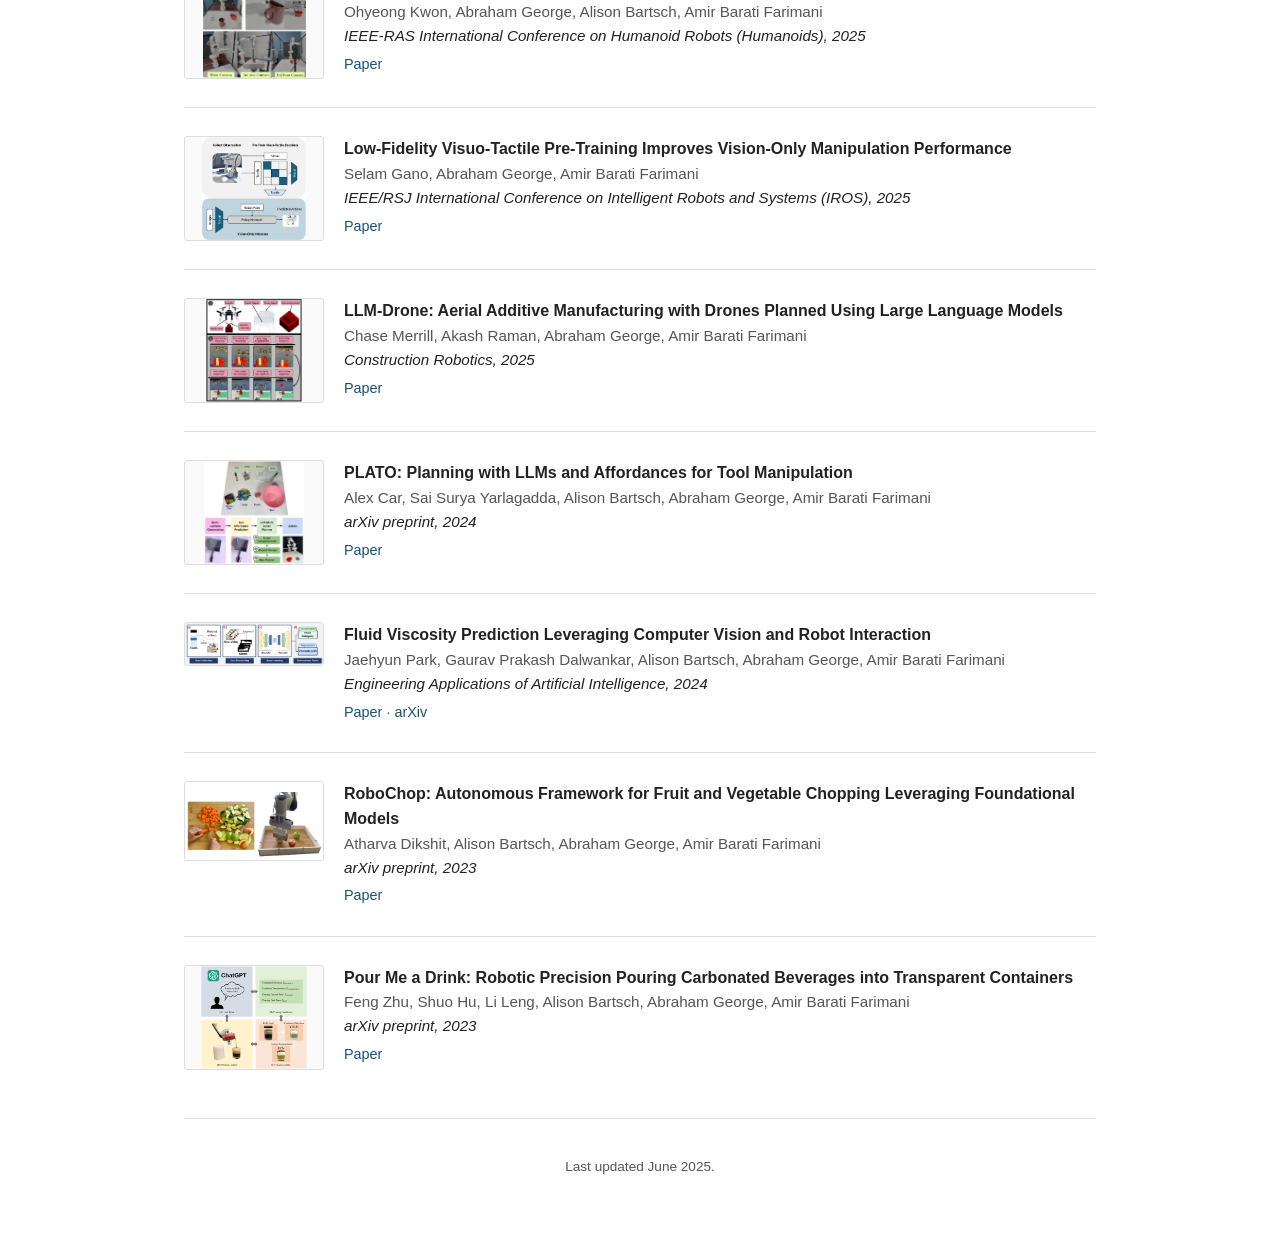
==== commit 7aca1a28: "fixed blurry images" ====
--- a/index.html
+++ b/index.html
@@ -41,8 +41,8 @@
 
       <ul class="pub-list pub-list-first">
           <li class="pub-item pub-item-first">
-            <a class="pub-thumb-link" href="https://arxiv.org/abs/2509.20070" target="_blank" rel="noopener noreferrer">
-              <img class="pub-thumb pub-thumb-large" src="assets/papers/llm-trainer.png" alt="LLM Trainer overview figure">
+            <a class="pub-thumb-link" href="https://arxiv.org/abs/2509.20070">
+              <img class="pub-thumb pub-thumb-large" src="assets/originals/papers/llm-trainer.png" alt="LLM Trainer overview figure">
             </a>
             <div class="pub-body">
               <div class="pub-title">LLM Trainer: Automated Robotic Data Generating via Demonstration Augmentation using LLMs</div>
@@ -53,8 +53,8 @@
             </div>
           </li>
           <li class="pub-item pub-item-first">
-            <a class="pub-thumb-link" href="https://arxiv.org/abs/2403.11898" target="_blank" rel="noopener noreferrer">
-              <img class="pub-thumb pub-thumb-large" src="assets/papers/vital.jpg" alt="ViTaL pretraining figure">
+            <a class="pub-thumb-link" href="https://arxiv.org/abs/2403.11898">
+              <img class="pub-thumb pub-thumb-large" src="assets/originals/papers/vital.jpg" alt="ViTaL pretraining figure">
             </a>
             <div class="pub-body">
               <div class="pub-title">ViTaL Pretraining: Visuo-Tactile Pretraining for Tactile and Non-Tactile Manipulation Policies</div>
@@ -65,8 +65,8 @@
             </div>
           </li>
           <li class="pub-item pub-item-first">
-            <a class="pub-thumb-link" href="https://arxiv.org/abs/2309.10175" target="_blank" rel="noopener noreferrer">
-              <img class="pub-thumb pub-thumb-large" src="assets/papers/one-act-play.png" alt="One ACT Play figure">
+            <a class="pub-thumb-link" href="https://arxiv.org/abs/2309.10175">
+              <img class="pub-thumb pub-thumb-large" src="assets/originals/papers/one-act-play.png" alt="One ACT Play figure">
             </a>
             <div class="pub-body">
               <div class="pub-title">One ACT Play: Single Demonstration Behavior Cloning with Action Chunking Transformers</div>
@@ -77,8 +77,8 @@
             </div>
           </li>
           <li class="pub-item pub-item-first">
-            <a class="pub-thumb-link" href="https://arxiv.org/abs/2209.11275" target="_blank" rel="noopener noreferrer">
-              <img class="pub-thumb pub-thumb-large" src="assets/papers/minimizing-assistance.png" alt="Minimizing Human Assistance figure">
+            <a class="pub-thumb-link" href="https://arxiv.org/abs/2209.11275">
+              <img class="pub-thumb pub-thumb-large" src="assets/originals/papers/minimizing-assistance.png" alt="Minimizing Human Assistance figure">
             </a>
             <div class="pub-body">
               <div class="pub-title">Minimizing Human Assistance: Augmenting a Single Demonstration for Deep Reinforcement Learning</div>
@@ -89,8 +89,8 @@
             </div>
           </li>
           <li class="pub-item pub-item-first">
-            <a class="pub-thumb-link" href="https://doi.org/10.1109/JSEN.2024.3471175" target="_blank" rel="noopener noreferrer">
-              <img class="pub-thumb pub-thumb-large" src="assets/papers/beadsight.png" alt="BeadSight sensor figure">
+            <a class="pub-thumb-link" href="https://doi.org/10.1109/JSEN.2024.3471175">
+              <img class="pub-thumb pub-thumb-large" src="assets/originals/papers/beadsight.png" alt="BeadSight sensor figure">
             </a>
             <div class="pub-body">
               <div class="pub-title">BeadSight: An Inexpensive Tactile Sensor Using Hydro-Gel Beads</div>
@@ -104,8 +104,8 @@
             </div>
           </li>
           <li class="pub-item pub-item-first">
-            <a class="pub-thumb-link" href="https://doi.org/10.1016/j.softx.2025.102054" target="_blank" rel="noopener noreferrer">
-              <img class="pub-thumb pub-thumb-large" src="assets/papers/openvr.png" alt="OpenVR teleoperation figure">
+            <a class="pub-thumb-link" href="https://doi.org/10.1016/j.softx.2025.102054">
+              <img class="pub-thumb pub-thumb-large" src="assets/originals/papers/openvr.png" alt="OpenVR teleoperation figure">
             </a>
             <div class="pub-body">
               <div class="pub-title">OpenVR: Teleoperation for Manipulation</div>
@@ -120,8 +120,8 @@
       <h3 class="pub-subsection">Collaborative</h3>
       <ul class="pub-list">
           <li class="pub-item">
-            <a class="pub-thumb-link" href="https://arxiv.org/abs/2505.01931" target="_blank" rel="noopener noreferrer">
-              <img class="pub-thumb" src="assets/papers/semantic-intelligence.png" alt="Semantic Intelligence figure">
+            <a class="pub-thumb-link" href="https://arxiv.org/abs/2505.01931">
+              <img class="pub-thumb" src="assets/originals/papers/semantic-intelligence.png" alt="Semantic Intelligence figure">
             </a>
             <div class="pub-body">
               <div class="pub-title">Semantic Intelligence: Integrating GPT-4 with A* Planning in Low-Cost Robotics</div>
@@ -131,8 +131,8 @@
             </div>
           </li>
           <li class="pub-item">
-            <a class="pub-thumb-link" href="https://arxiv.org/abs/2505.09040" target="_blank" rel="noopener noreferrer">
-              <img class="pub-thumb" src="assets/papers/rt-cache.png" alt="RT-Cache figure">
+            <a class="pub-thumb-link" href="https://arxiv.org/abs/2505.09040">
+              <img class="pub-thumb" src="assets/originals/papers/rt-cache.png" alt="RT-Cache figure">
             </a>
             <div class="pub-body">
               <div class="pub-title">RT-Cache: Training-Free Retrieval for Real-Time Manipulation</div>
@@ -142,8 +142,8 @@
             </div>
           </li>
           <li class="pub-item">
-            <a class="pub-thumb-link" href="https://arxiv.org/abs/2406.15639" target="_blank" rel="noopener noreferrer">
-              <img class="pub-thumb" src="assets/papers/low-fidelity-vt.jpg" alt="Low-fidelity visuo-tactile pretraining figure">
+            <a class="pub-thumb-link" href="https://arxiv.org/abs/2406.15639">
+              <img class="pub-thumb" src="assets/originals/papers/low-fidelity-vt.jpg" alt="Low-fidelity visuo-tactile pretraining figure">
             </a>
             <div class="pub-body">
               <div class="pub-title">Low-Fidelity Visuo-Tactile Pre-Training Improves Vision-Only Manipulation Performance</div>
@@ -153,8 +153,8 @@
             </div>
           </li>
           <li class="pub-item">
-            <a class="pub-thumb-link" href="https://arxiv.org/abs/2503.17566" target="_blank" rel="noopener noreferrer">
-              <img class="pub-thumb" src="assets/papers/llm-drone.png" alt="LLM-Drone figure">
+            <a class="pub-thumb-link" href="https://arxiv.org/abs/2503.17566">
+              <img class="pub-thumb" src="assets/originals/papers/llm-drone.png" alt="LLM-Drone figure">
             </a>
             <div class="pub-body">
               <div class="pub-title">LLM-Drone: Aerial Additive Manufacturing with Drones Planned Using Large Language Models</div>
@@ -164,8 +164,8 @@
             </div>
           </li>
           <li class="pub-item">
-            <a class="pub-thumb-link" href="https://arxiv.org/abs/2409.11580" target="_blank" rel="noopener noreferrer">
-              <img class="pub-thumb" src="assets/papers/plato.png" alt="PLATO figure">
+            <a class="pub-thumb-link" href="https://arxiv.org/abs/2409.11580">
+              <img class="pub-thumb" src="assets/originals/papers/plato.png" alt="PLATO figure">
             </a>
             <div class="pub-body">
               <div class="pub-title">PLATO: Planning with LLMs and Affordances for Tool Manipulation</div>
@@ -175,8 +175,8 @@
             </div>
           </li>
           <li class="pub-item">
-            <a class="pub-thumb-link" href="https://doi.org/10.1016/j.engappai.2024.108603" target="_blank" rel="noopener noreferrer">
-              <img class="pub-thumb" src="assets/papers/fluid-viscosity.jpg" alt="Fluid viscosity prediction figure">
+            <a class="pub-thumb-link" href="https://doi.org/10.1016/j.engappai.2024.108603">
+              <img class="pub-thumb" src="assets/originals/papers/fluid-viscosity.jpg" alt="Fluid viscosity prediction figure">
             </a>
             <div class="pub-body">
               <div class="pub-title">Fluid Viscosity Prediction Leveraging Computer Vision and Robot Interaction</div>
@@ -189,8 +189,8 @@
             </div>
           </li>
           <li class="pub-item">
-            <a class="pub-thumb-link" href="https://arxiv.org/abs/2307.13159" target="_blank" rel="noopener noreferrer">
-              <img class="pub-thumb" src="assets/papers/robochop.png" alt="RoboChop figure">
+            <a class="pub-thumb-link" href="https://arxiv.org/abs/2307.13159">
+              <img class="pub-thumb" src="assets/originals/papers/robochop.png" alt="RoboChop figure">
             </a>
             <div class="pub-body">
               <div class="pub-title">RoboChop: Autonomous Framework for Fruit and Vegetable Chopping Leveraging Foundational Models</div>
@@ -200,8 +200,8 @@
             </div>
           </li>
           <li class="pub-item">
-            <a class="pub-thumb-link" href="https://arxiv.org/abs/2309.08892" target="_blank" rel="noopener noreferrer">
-              <img class="pub-thumb" src="assets/papers/pour-drink.png" alt="Pour me a drink figure">
+            <a class="pub-thumb-link" href="https://arxiv.org/abs/2309.08892">
+              <img class="pub-thumb" src="assets/originals/papers/pour-drink.png" alt="Pour me a drink figure">
             </a>
             <div class="pub-body">
               <div class="pub-title">Pour Me a Drink: Robotic Precision Pouring Carbonated Beverages into Transparent Containers</div>
